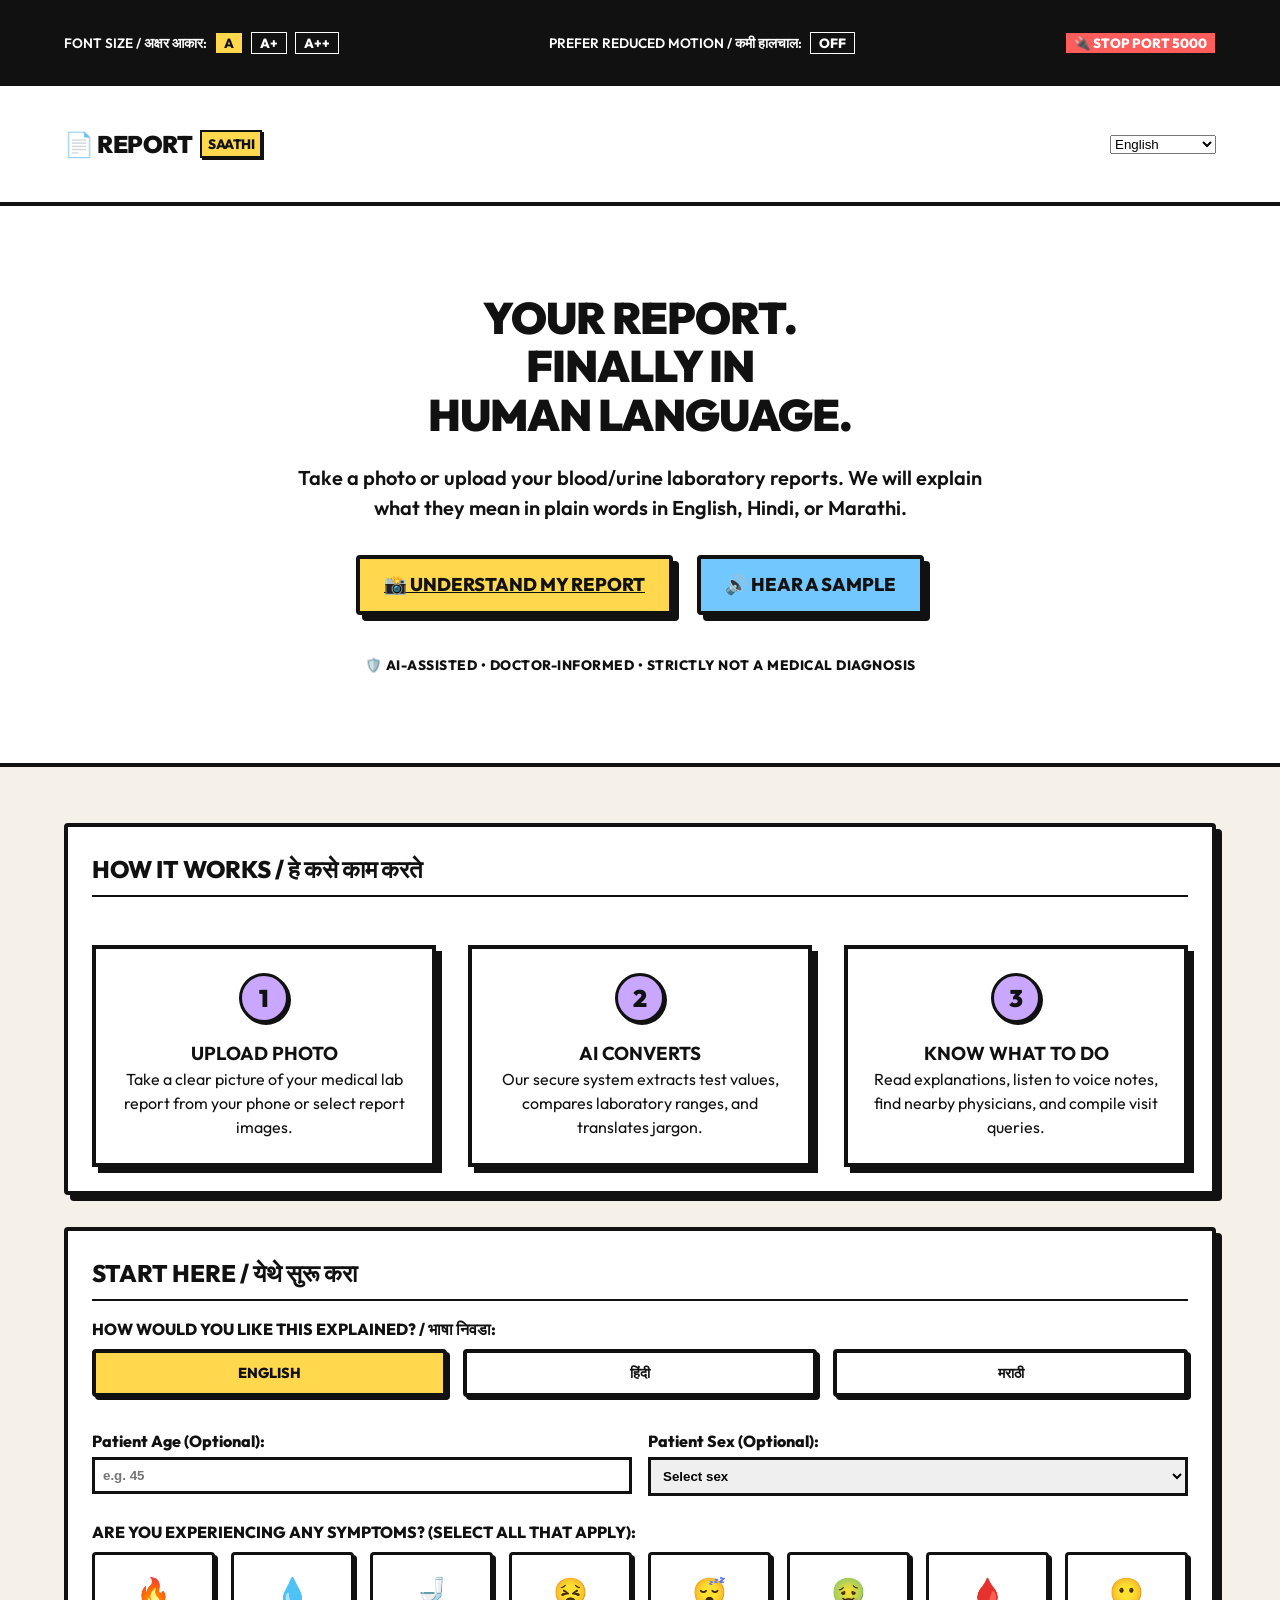
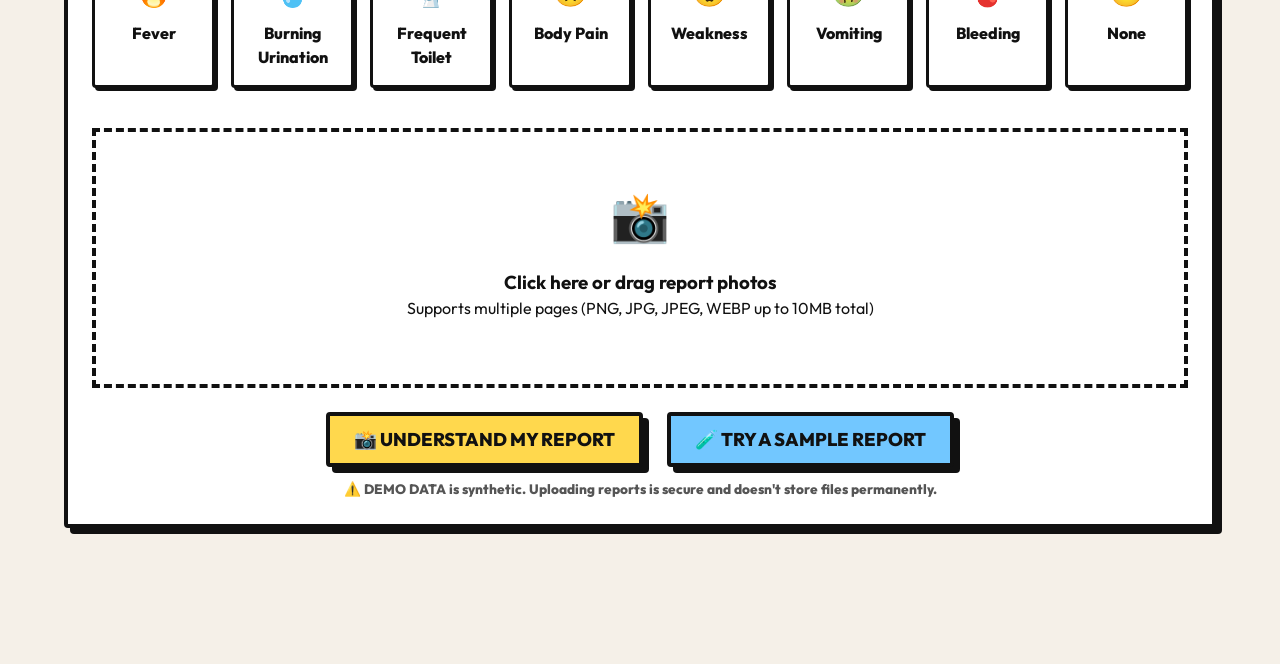
==== app/templates/index.html @ 1a50fe61 "Initial commit: Complete production-quality ReportSaathi implementation with AI Provider abstraction" ====
<!DOCTYPE html>
<html lang="en">
<head>
  <meta charset="UTF-8">
  <meta name="viewport" content="width=device-width, initial-scale=1.0">
  <meta name="description" content="ReportSaathi translates complex laboratory medical reports into simple everyday language. English, Hindi, and Marathi spoken explanations.">
  <title>ReportSaathi - Your Medical Report in Human Language</title>
  <link rel="stylesheet" href="/app/static/css/main.css">
</head>
<body>

  <!-- Accessibility Font Scale Bar -->
  <div class="accessibility-bar" role="region" aria-label="Accessibility settings">
    <div class="container acc-container">
      <div class="acc-group">
        <span>FONT SIZE / अक्षर आकार:</span>
        <button id="font-btn-normal" class="acc-btn active" onclick="setAccessibilityFont('normal')" aria-label="Standard Font Size">A</button>
        <button id="font-btn-large" class="acc-btn" onclick="setAccessibilityFont('large')" aria-label="Large Font Size">A+</button>
        <button id="font-btn-xlarge" class="acc-btn" onclick="setAccessibilityFont('xlarge')" aria-label="Extra Large Font Size">A++</button>
      </div>
      <div class="acc-group">
        <span>PREFER REDUCED MOTION / कमी हालचाल:</span>
        <button id="motion-btn" class="acc-btn" onclick="toggleReducedMotion()" aria-label="Toggle Reduced Motion">OFF</button>
      </div>
      <div class="acc-group">
        <button onclick="shutdownLocalServer()" class="acc-btn" style="background-color:var(--red); color:white; border-color:var(--black); font-weight:800;" aria-label="Stop Local Server Port 5000">🔌 STOP PORT 5000</button>
      </div>
    </div>
  </div>

  <!-- Header Navigation -->
  <header>
    <div class="container nav-container">
      <a href="/" class="logo" id="main-logo" aria-label="ReportSaathi Home">
        📄 REPORT <span class="logo-badge">SAATHI</span>
      </a>
      <div class="nav-actions">
        <!-- Language selector dropdown inside header -->
        <select id="header-lang-selector" onchange="changeGlobalLanguage(this.value)" aria-label="Select explanation language">
          <option value="english">English</option>
          <option value="hindi">हिंदी (Hindi)</option>
          <option value="marathi">मराठी (Marathi)</option>
        </select>
      </div>
    </div>
  </header>

  <!-- Hero Section -->
  <section class="hero" id="hero-section">
    <div class="container">
      <h1>YOUR REPORT.<br>FINALLY IN<br>HUMAN LANGUAGE.</h1>
      <p class="hero-subtitle">
        Take a photo or upload your blood/urine laboratory reports. We will explain what they mean in plain words in English, Hindi, or Marathi.
      </p>
      <div class="hero-ctas">
        <a href="#input-section" class="btn btn-yellow">📸 UNDERSTAND MY REPORT</a>
        <button class="btn btn-blue" onclick="playDemoVoice()">🔊 HEAR A SAMPLE</button>
      </div>
      <div class="trust-line">
        🛡️ AI-assisted • Doctor-informed • Strictly not a medical diagnosis
      </div>
    </div>
  </section>

  <!-- Main Container -->
  <main class="container">

    <!-- Landing Page Story Grid -->
    <section class="card" id="story-section">
      <div class="card-title">HOW IT WORKS / हे कसे काम करते</div>
      <div class="flow-steps">
        <div class="step-card">
          <div class="step-num">1</div>
          <h3>UPLOAD PHOTO</h3>
          <p>Take a clear picture of your medical lab report from your phone or select report images.</p>
        </div>
        <div class="step-card">
          <div class="step-num">2</div>
          <h3>AI CONVERTS</h3>
          <p>Our secure system extracts test values, compares laboratory ranges, and translates jargon.</p>
        </div>
        <div class="step-card">
          <div class="step-num">3</div>
          <h3>KNOW WHAT TO DO</h3>
          <p>Read explanations, listen to voice notes, find nearby physicians, and compile visit queries.</p>
        </div>
      </div>
    </section>

    <!-- User Input Panel Section -->
    <section class="card" id="input-section">
      <div class="card-title">START HERE / येथे सुरू करा</div>

      <!-- Language selector buttons -->
      <label class="sheet-title-small" style="display:block; margin-bottom: 0.5rem;">How would you like this explained? / भाषा निवडा:</label>
      <div class="lang-selector">
        <button type="button" class="btn btn-sm btn-lang" id="lang-english" onclick="selectLanguage('english')">English</button>
        <button type="button" class="btn btn-sm btn-lang" id="lang-hindi" onclick="selectLanguage('hindi')">हिंदी</button>
        <button type="button" class="btn btn-sm btn-lang" id="lang-marathi" onclick="selectLanguage('marathi')">मराठी</button>
      </div>

      <!-- Optional Demographic Context -->
      <div class="flow-steps" style="grid-template-columns: repeat(auto-fit, minmax(200px, 1fr)); gap: 1rem; margin-top:0; margin-bottom: 1.5rem;">
        <div>
          <label for="patient-age" style="font-weight: 800; display:block; margin-bottom:0.25rem;">Patient Age (Optional):</label>
          <input type="number" id="patient-age" min="1" max="120" placeholder="e.g. 45" style="width:100%; border:3px solid var(--black); padding:0.5rem; font-weight:800;">
        </div>
        <div>
          <label for="patient-sex" style="font-weight: 800; display:block; margin-bottom:0.25rem;">Patient Sex (Optional):</label>
          <select id="patient-sex" style="width:100%; border:3px solid var(--black); padding:0.5rem; font-weight:800;">
            <option value="">Select sex</option>
            <option value="male">Male</option>
            <option value="female">Female</option>
            <option value="other">Other</option>
          </select>
        </div>
      </div>

      <!-- Symptoms Checkboxes -->
      <label class="sheet-title-small" style="display:block; margin-bottom:0.5rem;">Are you experiencing any symptoms? (Select all that apply):</label>
      <div class="symptom-grid" id="symptoms-container">
        <div class="symptom-card" data-symptom="Fever" onclick="toggleSymptom(this)">
          <span class="symptom-icon">🔥</span> Fever
        </div>
        <div class="symptom-card" data-symptom="Burning while urinating" onclick="toggleSymptom(this)">
          <span class="symptom-icon">💧</span> Burning Urination
        </div>
        <div class="symptom-card" data-symptom="Frequent urination" onclick="toggleSymptom(this)">
          <span class="symptom-icon">🚽</span> Frequent Toilet
        </div>
        <div class="symptom-card" data-symptom="Pain" onclick="toggleSymptom(this)">
          <span class="symptom-icon">😣</span> Body Pain
        </div>
        <div class="symptom-card" data-symptom="Weakness" onclick="toggleSymptom(this)">
          <span class="symptom-icon">😴</span> Weakness
        </div>
        <div class="symptom-card" data-symptom="Vomiting" onclick="toggleSymptom(this)">
          <span class="symptom-icon">🤢</span> Vomiting
        </div>
        <div class="symptom-card" data-symptom="Bleeding" onclick="toggleSymptom(this)">
          <span class="symptom-icon">🩸</span> Bleeding
        </div>
        <div class="symptom-card" data-symptom="No symptoms" id="symptom-none" onclick="clearSymptoms(this)">
          <span class="symptom-icon">😶</span> None
        </div>
      </div>

      <!-- Interactive File Uploader -->
      <input type="file" id="report-file-input" multiple accept="image/png, image/jpeg, image/jpg, image/webp" style="display: none;" onchange="handleFileSelect(event)">
      <div class="upload-zone" id="drop-zone" onclick="document.getElementById('report-file-input').click()" ondragover="onDragOver(event)" ondragleave="onDragLeave(event)" ondrop="onDrop(event)" role="button" tabindex="0" aria-label="Upload report photos">
        <span class="upload-icon">📸</span>
        <h3>Click here or drag report photos</h3>
        <p>Supports multiple pages (PNG, JPG, JPEG, WEBP up to 10MB total)</p>
        <div id="file-preview-container" style="display:flex; gap: 0.5rem; margin-top: 1rem; flex-wrap: wrap;"></div>
      </div>

      <div class="hero-ctas" style="margin-bottom:0;">
        <button type="button" class="btn btn-yellow" id="analyze-btn" onclick="submitAnalysis()">📸 UNDERSTAND MY REPORT</button>
        <button type="button" class="btn btn-blue" id="demo-btn" onclick="submitDemoAnalysis()">🧪 TRY A SAMPLE REPORT</button>
      </div>
      <p style="text-align: center; margin-top: 0.75rem; font-weight: 800; font-size: 0.85rem; color: #555;">
        ⚠️ DEMO DATA is synthetic. Uploading reports is secure and doesn't store files permanently.
      </p>
    </section>

    <!-- Loading Screen Pipeline Overlay -->
    <div class="loading-overlay" id="loading-overlay" style="display:none;" aria-live="assertive">
      <div class="pipeline-list">
        <h2 style="margin-bottom:1.5rem; text-transform:uppercase;">⏳ READING REPORT...</h2>
        <li class="pipeline-item" id="pipe-1"><span class="status-bullet"></span> 📷 Checking report photos...</li>
        <li class="pipeline-item" id="pipe-2"><span class="status-bullet"></span> 🔎 Identifying test values...</li>
        <li class="pipeline-item" id="pipe-3"><span class="status-bullet"></span> 🧠 AI translation engine...</li>
        <li class="pipeline-item" id="pipe-4"><span class="status-bullet"></span> 🩺 Safety range check...</li>
        <li class="pipeline-item" id="pipe-5"><span class="status-bullet"></span> 📊 Finalizing explanation...</li>
      </div>
    </div>

    <!-- Error Alert Widget -->
    <div class="card btn-red" id="error-card" style="display:none; color:black;">
      <h3 style="text-transform: uppercase;">⚠️ Something went wrong</h3>
      <p id="error-message">Error details go here.</p>
    </div>

    <!-- Results Section Dashboard -->
    <div id="results-section" style="display:none;">

      <!-- Urgent / Warning screen (rendered dynamic if needed) -->
      <div class="emergency-screen" id="emergency-alert-box" style="display:none;">
        <h2>🚨 PLEASE GET MEDICAL HELP</h2>
        <p id="emergency-desc-text">Some findings in your report or severe symptoms require urgent professional clinical assessment.</p>
        <p style="font-weight: 900; text-decoration: underline;">Please contact your local emergency service or visit the nearest hospital emergency department.</p>
      </div>

      <!-- Giant Overall Status Banner -->
      <div class="status-banner" id="status-banner-box">
        <h2 id="overall-status-headline">🟢 MOST RESULTS LOOK WITHIN RANGE</h2>
        <p id="overall-status-notice">Nothing in the uploaded report obviously indicates an emergency based on the values read.</p>
      </div>

      <!-- Strict Medical Safety Disclaimer -->
      <div class="card" style="background-color:#fff3cd; border-color:#ffeeba; font-weight:800; font-size:0.95rem;">
        🛡️ MEDICAL SAFETY DISCLAIMER:<br>
        <span id="disclaimer-text">ReportSaathi provides educational information from the uploaded report. It does not replace a qualified healthcare professional. Do not start, stop, or modify prescription medicines.</span>
      </div>

      <!-- Main Dashboard Grid layout -->
      <div class="dashboard-grid">
        
        <!-- Left Column: Test Explanations and Tables -->
        <div>
          <!-- Storyboard / Summary Story View -->
          <div class="card">
            <div class="card-title">REPORT STORY / अहवाल कथा</div>
            <p style="font-weight:800; margin-bottom:1rem;" id="story-headline-txt">Loading storyboard...</p>
            <div class="story-panel" id="storyboard-panel">
              <!-- storyboard items loaded dynamically -->
            </div>
            
            <!-- Explain to parents toggle button -->
            <div style="margin-top:1.5rem; text-align: center;">
              <button class="btn btn-purple" id="parents-explain-btn" onclick="explainToParents()">👴 EXPLAIN THIS TO MY PARENTS</button>
            </div>
            <div id="parents-translation-box" class="card btn-yellow" style="display:none; margin-top:1rem; color:black;">
              <div class="card-title">👵 FOR PARENTS / पालकांसाठी</div>
              <p style="font-size:1.15rem; font-weight:800;" id="parents-translation-text"></p>
            </div>
          </div>

          <!-- Main Parameter Explanations (Cards/Table) -->
          <div class="card">
            <div class="card-title">EXTRACTED LAB TESTS / प्रयोगशाळा तपासणी</div>
            
            <!-- Standard Desktop Table -->
            <div class="table-container">
              <table>
                <thead>
                  <tr>
                    <th>Test Parameter</th>
                    <th>Your Result</th>
                    <th>Lab range</th>
                    <th>Status</th>
                    <th>Explanation & Audio</th>
                  </tr>
                </thead>
                <tbody id="tests-table-body">
                  <!-- table rows loaded dynamically -->
                </tbody>
              </table>
            </div>

            <!-- Mobile test cards (rendered instead of table on phone) -->
            <div class="mobile-test-list" id="tests-mobile-body">
              <!-- mobile test cards loaded dynamically -->
            </div>
          </div>

          <!-- Ask Your Report Conversational Box -->
          <div class="card">
            <div class="card-title">💬 ASK YOUR REPORT / शंका विचारा</div>
            <p style="margin-bottom: 1rem; font-weight:600;">Ask questions about your parsed values (e.g., "Why is hemoglobin done?").</p>
            
            <div class="chat-messages" id="chat-messages-container">
              <div class="chat-bubble chat-assistant">
                Hello! I can explain parameters from this report. Ask me anything.
              </div>
            </div>

            <div class="chat-input-wrapper">
              <input type="text" class="chat-input" id="chat-user-input" placeholder="Type question in English, Hindi, or Marathi..." onkeydown="if(event.key === 'Enter') sendChatMessage()">
              <button class="btn btn-sm btn-yellow" onclick="sendChatMessage()" aria-label="Send message">💬 SEND</button>
              <button class="btn btn-sm btn-blue" id="mic-chat-btn" onclick="triggerVoiceInput()" aria-label="Talk with voice">🎙️ SPEAK</button>
            </div>
          </div>
        </div>

        <!-- Right Column: Doctor finder, Action plan, Share card -->
        <div>
          <!-- What Should I Do Now panel -->
          <div class="card">
            <div class="card-title">🩺 ACTION PLAN / आता काय करावे</div>
            
            <div style="margin-bottom:1rem;">
              <span class="badge badge-normal">🟢 NOW / आता</span>
              <p style="margin-top:0.25rem; font-weight:800;" id="action-now-txt"></p>
            </div>

            <div style="margin-bottom:1rem;">
              <span class="badge badge-discuss">🔵 DOCTOR / डॉक्टर</span>
              <p style="margin-top:0.25rem; font-weight:800;" id="action-doctor-txt"></p>
            </div>

            <div style="margin-bottom:0.5rem;">
              <span class="badge badge-urgent">🔴 DON'T WAIT / थांबू नका</span>
              <p style="margin-top:0.25rem; font-weight:800;" id="action-urgent-txt"></p>
            </div>
          </div>

          <!-- Doctor Recommendations Panel -->
          <div class="card">
            <div class="card-title">👨‍⚕️ SUGGESTED SPECIALIST</div>
            <div style="background-color:var(--blue); border:3px solid var(--black); padding:1rem; font-weight:800; margin-bottom: 1rem;">
              🧑‍⚕️ Specialty: <span id="recommend-specialty-txt">General Physician</span>
            </div>
            <p id="recommend-reason-txt" style="font-weight:600;"></p>
          </div>

          <!-- Nearby Doctor Locator Map Widget -->
          <div class="card">
            <div class="card-title">📍 FIND CLINICS / दवाखाने शोधा</div>
            <p style="margin-bottom: 1rem; font-weight:600;">We can list verified physicians near you. Location is kept private.</p>
            
            <div id="location-query-box">
              <div class="hero-ctas" style="margin-bottom: 1rem; justify-content: start; gap:0.5rem;">
                <button class="btn btn-sm btn-green" onclick="requestLocationAccess()">🗺️ ALLOW LOCATION</button>
                <button class="btn btn-sm btn-blue" onclick="showManualLocationInput()">🏢 ENTER AREA MANUALLY</button>
              </div>
              <div id="manual-location-input" style="display:none; margin-bottom:1rem;">
                <label for="city-input-field" style="font-weight:800; display:block; margin-bottom:0.25rem;">Enter city name (e.g. Pune, Mumbai):</label>
                <div style="display:flex; gap:0.5rem;">
                  <input type="text" id="city-input-field" placeholder="e.g. Pune" style="border:3px solid var(--black); padding:0.4rem; font-weight:800; flex-grow:1;">
                  <button class="btn btn-sm btn-yellow" onclick="findDoctorsByCity()">FIND</button>
                </div>
              </div>
            </div>

            <!-- List of Doctors Loaded Here -->
            <div id="nearby-clinics-list" style="max-height: 350px; overflow-y:auto; display:flex; flex-direction:column; gap:1rem; margin-top:1rem;">
              <!-- clinics will populate dynamically -->
            </div>
          </div>

          <!-- Compare Reports Widget -->
          <div class="card">
            <div class="card-title">⚖️ COMPARE / तुलना करा</div>
            <p style="margin-bottom: 1rem; font-weight: 600;">Upload an older report to compare changes over time.</p>
            <input type="file" id="compare-file-input" accept="image/png, image/jpeg, image/jpg, image/webp" style="display:none;" onchange="handleCompareFileSelect(event)">
            <button class="btn btn-sm btn-purple" onclick="document.getElementById('compare-file-input').click()">📁 CHOOSE OLDER REPORT</button>
            
            <div id="compare-results-box" style="margin-top:1rem; display:none;">
              <!-- compare results load dynamically -->
            </div>
          </div>

          <!-- Doctor visit companion summary sheet -->
          <div class="card" style="padding:1rem;">
            <button class="btn btn-yellow" style="width:100%;" onclick="openConsultationSummary()">📝 PREPARE VISIT COMPANION</button>
          </div>
        </div>

      </div>

    </div>

    <!-- Consultation visit card dialog (Modal overlay) -->
    <div id="summary-modal" style="display:none; position:fixed; top:0; left:0; width:100vw; height:100vh; background-color:rgba(0,0,0,0.6); z-index:1000; justify-content:center; align-items:center; overflow-y:auto; padding:2rem;">
      <div style="max-width: 650px; width: 100%; background: white; border: var(--border-width) solid var(--black); box-shadow: var(--shadow-offset) var(--shadow-offset) 0px var(--black); padding: 1.5rem; position: relative;">
        <button onclick="closeConsultationSummary()" style="position:absolute; top: 10px; right: 10px; border:2px solid var(--black); background: var(--red); font-weight:800; cursor:pointer; padding:2px 8px;">X</button>
        
        <div class="visit-sheet" id="print-sheet-area">
          <div class="sheet-header">
            <h2>REPORTSAATHI CONSULTATION AID</h2>
            <p>Share this summary sheet directly with your doctor</p>
          </div>

          <div class="sheet-section">
            <div class="sheet-title-small">👤 Patient details:</div>
            <p><strong>Age:</strong> <span id="sheet-age">--</span> | <strong>Sex:</strong> <span id="sheet-sex">--</span></p>
            <p><strong>Report:</strong> <span id="sheet-report-type">--</span></p>
          </div>

          <div class="sheet-section">
            <div class="sheet-title-small">⚠️ Flagged Test Parameters:</div>
            <div id="sheet-flagged-tests-list">
              <!-- list of abnormal values -->
            </div>
          </div>

          <div class="sheet-section">
            <div class="sheet-title-small">🤒 Reported Symptoms:</div>
            <p id="sheet-symptoms-list">None</p>
          </div>

          <div class="sheet-section">
            <div class="sheet-title-small">❓ Suggested Questions to ask:</div>
            <ul id="sheet-questions-list" style="padding-left:1.25rem;">
              <!-- questions list -->
            </ul>
          </div>

          <div class="sheet-section" style="border-bottom:none;">
            <div class="sheet-title-small">✏️ Custom Patient Notes:</div>
            <textarea id="sheet-user-notes" placeholder="Write any specific notes or questions you want to ask..." style="width:100%; height:80px; border:2px solid var(--black); padding:0.5rem; font-family:inherit;"></textarea>
          </div>

          <div style="font-size:0.75rem; text-align:center; color:#555; border-top:1px solid #ddd; padding-top:0.5rem; margin-top:1rem;">
            *Prepared securely via ReportSaathi. This is a communication companion tool.
          </div>
        </div>

        <div style="display:flex; gap:1rem; margin-top:1rem; justify-content:end;">
          <button class="btn btn-sm btn-green" onclick="window.print()">🖨️ PRINT SUMMARY</button>
          <button class="btn btn-sm btn-red" onclick="closeConsultationSummary()">CLOSE</button>
        </div>
      </div>
    </div>

  </main>

  <!-- PWA Install Prompt Banner -->
  <div id="pwa-install-banner" class="card btn-purple" style="display:none; position:fixed; bottom:15px; left:15px; right:15px; z-index:999; margin:0; flex-direction:row; justify-content:space-between; align-items:center; color:black;">
    <div>
      <strong>✨ Install ReportSaathi!</strong>
      <p style="font-size:0.9rem;">Add to Home Screen for fast, offline accessibility.</p>
    </div>
    <div style="display:flex; gap:0.5rem;">
      <button class="btn btn-sm btn-yellow" onclick="installPWA()">INSTALL</button>
      <button class="btn btn-sm" onclick="dismissPWAInstall()">NOT NOW</button>
    </div>
  </div>

  <script src="/app/static/js/theme.js"></script>
  <script src="/app/static/js/voice.js"></script>
  <script src="/app/static/js/location.js"></script>
  <script src="/app/static/js/api.js"></script>
  <script src="/app/static/js/app.js"></script>

  <!-- Service Worker registration for PWA -->
  <script>
    if ('serviceWorker' in navigator) {
      window.addEventListener('load', () => {
        navigator.serviceWorker.register('/app/static/sw.js')
          .then(reg => console.log('Service Worker Registered!'))
          .catch(err => console.log('Service Worker Registration Failed:', err));
      });
    }
  </script>
</body>
</html>
---- app/static/css/main.css ----
@import url('https://fonts.googleapis.com/css2?family=Outfit:wght@400;600;800;900&display=swap');

/* Color Variables & Base Styles */
:root {
  --bg-color: #F5F0E8;
  --black: #111111;
  --yellow: #FFD84D;
  --green: #79E66B;
  --red: #FF5C5C;
  --blue: #72C7FF;
  --purple: #C9A7FF;
  --orange: #FF9F43;
  --border-width: 4px;
  --border-radius: 4px;
  --shadow-offset: 6px;
  
  /* Font size variables that can be modified via body classes */
  --font-base: 1rem;
  --font-h1: 2.75rem;
  --font-h2: 2rem;
  --font-h3: 1.5rem;
  --font-btn: 1.15rem;
}

/* Accessibility Font Size Scales */
body.font-large {
  --font-base: 1.25rem;
  --font-h1: 3.25rem;
  --font-h2: 2.35rem;
  --font-h3: 1.8rem;
  --font-btn: 1.35rem;
}

body.font-xlarge {
  --font-base: 1.45rem;
  --font-h1: 3.75rem;
  --font-h2: 2.75rem;
  --font-h3: 2.1rem;
  --font-btn: 1.55rem;
}

* {
  box-sizing: border-box;
  margin: 0;
  padding: 0;
}

body {
  background-color: var(--bg-color);
  color: var(--black);
  font-family: 'Outfit', sans-serif;
  font-size: var(--font-base);
  line-height: 1.5;
  padding-bottom: 5rem;
  overflow-x: hidden;
}

/* Accessibility Focus Indicator */
a:focus, button:focus, input:focus, select:focus, textarea:focus {
  outline: 4px dashed var(--purple);
  outline-offset: 4px;
}

/* Container */
.container {
  width: 90%;
  max-width: 1200px;
  margin: 0 auto;
  padding: 1.5rem 0;
}

/* Header & Navigation Bar */
header {
  border-bottom: var(--border-width) solid var(--black);
  background-color: #ffffff;
  padding: 1rem 0;
  position: sticky;
  top: 0;
  z-index: 100;
}

.nav-container {
  display: flex;
  justify-content: space-between;
  align-items: center;
}

.logo {
  display: flex;
  align-items: center;
  gap: 0.5rem;
  font-size: 1.5rem;
  font-weight: 900;
  text-decoration: none;
  color: var(--black);
  text-transform: uppercase;
  letter-spacing: -0.5px;
}

.logo-badge {
  background-color: var(--yellow);
  border: 2px solid var(--black);
  padding: 2px 6px;
  font-size: 0.85rem;
  font-weight: 800;
  box-shadow: 2px 2px 0px var(--black);
}

.nav-actions {
  display: flex;
  gap: 0.75rem;
  align-items: center;
}

/* Neo-Brutalist Buttons */
.btn {
  font-family: 'Outfit', sans-serif;
  font-size: var(--font-btn);
  font-weight: 800;
  text-transform: uppercase;
  color: var(--black);
  background-color: #ffffff;
  border: var(--border-width) solid var(--black);
  border-radius: var(--border-radius);
  padding: 0.75rem 1.5rem;
  cursor: pointer;
  display: inline-flex;
  align-items: center;
  justify-content: center;
  gap: 0.5rem;
  box-shadow: var(--shadow-offset) var(--shadow-offset) 0px var(--black);
  transition: transform 0.1s ease, box-shadow 0.1s ease;
  user-select: none;
  min-height: 48px; /* accessibility touch target */
}

.btn:active {
  transform: translate(3px, 3px);
  box-shadow: calc(var(--shadow-offset) - 3px) calc(var(--shadow-offset) - 3px) 0px var(--black);
}

.btn-yellow { background-color: var(--yellow); }
.btn-green { background-color: var(--green); }
.btn-blue { background-color: var(--blue); }
.btn-purple { background-color: var(--purple); }
.btn-red { background-color: var(--red); }

.btn-sm {
  padding: 0.4rem 0.8rem;
  font-size: 0.9rem;
  box-shadow: 3px 3px 0px var(--black);
}

.btn-sm:active {
  transform: translate(2px, 2px);
  box-shadow: 1px 1px 0px var(--black);
}

/* Accessibility controls widget */
.accessibility-bar {
  background-color: var(--black);
  color: #ffffff;
  padding: 0.5rem 0;
  font-size: 0.85rem;
  font-weight: 600;
}

.acc-container {
  display: flex;
  justify-content: space-between;
  align-items: center;
}

.acc-group {
  display: flex;
  gap: 0.5rem;
  align-items: center;
}

.acc-btn {
  background: none;
  border: 1px solid #ffffff;
  color: #ffffff;
  padding: 2px 8px;
  cursor: pointer;
  font-family: inherit;
  font-weight: 800;
}

.acc-btn.active {
  background-color: var(--yellow);
  color: var(--black);
  border-color: var(--black);
}

/* Neo-Brutalist Chunky Cards */
.card {
  background-color: #ffffff;
  border: var(--border-width) solid var(--black);
  border-radius: var(--border-radius);
  padding: 1.5rem;
  margin-bottom: 2rem;
  box-shadow: var(--shadow-offset) var(--shadow-offset) 0px var(--black);
  position: relative;
}

.card-title {
  font-size: var(--font-h3);
  font-weight: 800;
  text-transform: uppercase;
  margin-bottom: 1rem;
  border-bottom: 2px solid var(--black);
  padding-bottom: 0.5rem;
  display: flex;
  justify-content: space-between;
  align-items: center;
}

/* Badges / Stickers */
.badge {
  display: inline-block;
  padding: 0.25rem 0.5rem;
  font-weight: 800;
  text-transform: uppercase;
  border: 2px solid var(--black);
  border-radius: var(--border-radius);
  font-size: 0.85rem;
  box-shadow: 2px 2px 0px var(--black);
}

.badge-normal { background-color: var(--green); }
.badge-attention { background-color: var(--yellow); }
.badge-discuss { background-color: var(--blue); }
.badge-urgent { background-color: var(--red); color: white; }

/* Hero Section */
.hero {
  text-align: center;
  padding: 4rem 0;
  border-bottom: var(--border-width) solid var(--black);
  background-color: #ffffff;
  margin-bottom: 2rem;
}

.hero h1 {
  font-size: var(--font-h1);
  font-weight: 900;
  text-transform: uppercase;
  line-height: 1.1;
  letter-spacing: -1px;
  margin-bottom: 1.5rem;
}

.hero-subtitle {
  font-size: 1.25rem;
  font-weight: 600;
  margin-bottom: 2rem;
  max-width: 700px;
  margin-left: auto;
  margin-right: auto;
}

.hero-ctas {
  display: flex;
  justify-content: center;
  gap: 1.5rem;
  margin-bottom: 2.5rem;
  flex-wrap: wrap;
}

.trust-line {
  font-weight: 800;
  text-transform: uppercase;
  letter-spacing: 0.5px;
  font-size: 0.85rem;
  display: flex;
  align-items: center;
  justify-content: center;
  gap: 0.5rem;
}

/* Landing Page Flow Steps */
.flow-steps {
  display: grid;
  grid-template-columns: repeat(auto-fit, minmax(280px, 1fr));
  gap: 2rem;
  margin-top: 3rem;
}

.step-card {
  background-color: #ffffff;
  border: var(--border-width) solid var(--black);
  padding: 1.5rem;
  box-shadow: var(--shadow-offset) var(--shadow-offset) 0px var(--black);
  text-align: center;
}

.step-num {
  width: 50px;
  height: 50px;
  border-radius: 50%;
  border: 3px solid var(--black);
  background-color: var(--purple);
  display: flex;
  align-items: center;
  justify-content: center;
  font-size: 1.5rem;
  font-weight: 900;
  margin: 0 auto 1rem auto;
  box-shadow: 2px 2px 0px var(--black);
}

/* Upload Interface Widget */
.upload-zone {
  border: 4px dashed var(--black);
  background-color: #ffffff;
  padding: 3rem 2rem;
  text-align: center;
  cursor: pointer;
  transition: background-color 0.2s;
  margin-bottom: 1.5rem;
  min-height: 250px;
  display: flex;
  flex-direction: column;
  justify-content: center;
  align-items: center;
}

.upload-zone.dragover {
  background-color: var(--purple);
}

.upload-icon {
  font-size: 3rem;
  margin-bottom: 1rem;
}

/* Language Selection Large Buttons */
.lang-selector {
  display: grid;
  grid-template-columns: repeat(auto-fit, minmax(130px, 1fr));
  gap: 1rem;
  margin-bottom: 2rem;
}

/* Symptom Selection Cards */
.symptom-grid {
  display: grid;
  grid-template-columns: repeat(auto-fill, minmax(120px, 1fr));
  gap: 1rem;
  margin-bottom: 2.5rem;
}

.symptom-card {
  border: 3px solid var(--black);
  background-color: #ffffff;
  padding: 1rem 0.5rem;
  text-align: center;
  cursor: pointer;
  font-weight: 800;
  border-radius: var(--border-radius);
  box-shadow: 3px 3px 0px var(--black);
  transition: transform 0.1s, background-color 0.1s;
  user-select: none;
}

.symptom-card.selected {
  background-color: var(--yellow);
  transform: translate(2px, 2px);
  box-shadow: 1px 1px 0px var(--black);
}

.symptom-icon {
  font-size: 1.75rem;
  display: block;
  margin-bottom: 0.5rem;
}

/* Loading Screen Process Pipeline */
.loading-overlay {
  position: fixed;
  top: 0;
  left: 0;
  width: 100vw;
  height: 100vh;
  background-color: rgba(245, 240, 232, 0.95);
  z-index: 1000;
  display: flex;
  justify-content: center;
  align-items: center;
  flex-direction: column;
}

.pipeline-list {
  list-style: none;
  width: 90%;
  max-width: 450px;
  background: white;
  border: var(--border-width) solid var(--black);
  box-shadow: var(--shadow-offset) var(--shadow-offset) 0px var(--black);
  padding: 2rem;
}

.pipeline-item {
  font-size: 1.25rem;
  font-weight: 800;
  margin-bottom: 1.25rem;
  display: flex;
  align-items: center;
  gap: 0.75rem;
  color: #888888;
}

.pipeline-item.active {
  color: var(--black);
}

.pipeline-item.active .status-bullet {
  background-color: var(--yellow);
  animation: pulse-glow 1s infinite alternate;
}

.pipeline-item.done {
  color: #888888;
  text-decoration: line-through;
}

.pipeline-item.done .status-bullet {
  background-color: var(--green);
}

.status-bullet {
  width: 18px;
  height: 18px;
  border-radius: 50%;
  border: 2px solid var(--black);
  background-color: #e0e0e0;
  display: inline-block;
  flex-shrink: 0;
}

@keyframes pulse-glow {
  0% { transform: scale(1); }
  100% { transform: scale(1.2); }
}

/* Dashboard Core Layout */
.dashboard-grid {
  display: grid;
  grid-template-columns: 2fr 1fr;
  gap: 2rem;
}

@media (max-width: 900px) {
  .dashboard-grid {
    grid-template-columns: 1fr;
  }
}

/* Overall Status Banner */
.status-banner {
  border: var(--border-width) solid var(--black);
  padding: 2rem;
  margin-bottom: 2rem;
  background-color: var(--green);
  box-shadow: var(--shadow-offset) var(--shadow-offset) 0px var(--black);
}

.status-banner.banner-attention { background-color: var(--yellow); }
.status-banner.banner-discuss { background-color: var(--blue); }
.status-banner.banner-urgent { background-color: var(--red); color: white; }

.status-banner h2 {
  font-size: var(--font-h2);
  font-weight: 900;
  margin-bottom: 0.75rem;
  text-transform: uppercase;
}

/* Dynamic Doctor visit sheet */
.visit-sheet {
  background-color: #ffffff;
  border: var(--border-width) solid var(--black);
  padding: 2.5rem;
  box-shadow: var(--shadow-offset) var(--shadow-offset) 0px var(--black);
  font-family: monospace;
}

.sheet-header {
  border-bottom: 4px double var(--black);
  padding-bottom: 1rem;
  margin-bottom: 1.5rem;
  text-align: center;
}

.sheet-section {
  margin-bottom: 1.5rem;
  border-bottom: 1px dashed var(--black);
  padding-bottom: 1rem;
}

.sheet-title-small {
  font-weight: 800;
  text-transform: uppercase;
  margin-bottom: 0.5rem;
}

/* Voice narrating soundwave animation */
.voice-wave {
  display: flex;
  align-items: flex-end;
  gap: 3px;
  height: 25px;
  margin-left: 0.5rem;
}

.wave-bar {
  width: 4px;
  background-color: var(--black);
  border-radius: 2px;
  animation: bounce-wave 0.5s ease infinite alternate;
}

.wave-bar:nth-child(2) { height: 15px; animation-delay: 0.1s; }
.wave-bar:nth-child(3) { height: 22px; animation-delay: 0.2s; }
.wave-bar:nth-child(4) { height: 8px; animation-delay: 0.05s; }
.wave-bar:nth-child(5) { height: 18px; animation-delay: 0.15s; }

@keyframes bounce-wave {
  0% { transform: scaleY(0.3); }
  100% { transform: scaleY(1); }
}

/* Storyboard cards */
.story-panel {
  display: flex;
  gap: 1.25rem;
  overflow-x: auto;
  padding-bottom: 1rem;
  scroll-snap-type: x mandatory;
}

.story-card {
  flex: 0 0 280px;
  scroll-snap-align: start;
  background: white;
  border: 3px solid var(--black);
  padding: 1.25rem;
  box-shadow: 4px 4px 0px var(--black);
}

.story-icon {
  font-size: 2.25rem;
  margin-bottom: 0.5rem;
}

/* Comparison module */
.compare-row {
  display: flex;
  justify-content: space-between;
  border-bottom: 2px solid var(--black);
  padding: 0.75rem 0;
  align-items: center;
}

/* Dialog Box Chat Module */
.chat-messages {
  max-height: 280px;
  overflow-y: auto;
  border: 3px solid var(--black);
  background-color: #fcfcfc;
  padding: 1rem;
  margin-bottom: 1rem;
}

.chat-bubble {
  padding: 0.75rem;
  margin-bottom: 0.75rem;
  border: 2px solid var(--black);
  max-width: 85%;
}

.chat-user {
  background-color: var(--purple);
  margin-left: auto;
  box-shadow: 2px 2px 0px var(--black);
}

.chat-assistant {
  background-color: #ffffff;
  margin-right: auto;
  box-shadow: 2px 2px 0px var(--black);
}

.chat-input-wrapper {
  display: flex;
  gap: 0.5rem;
}

.chat-input {
  flex-grow: 1;
  border: 3px solid var(--black);
  padding: 0.5rem 1rem;
  font-family: inherit;
  font-size: 1rem;
  font-weight: 600;
}

/* Accessible Table */
.table-container {
  overflow-x: auto;
  margin-bottom: 1.5rem;
  border: var(--border-width) solid var(--black);
}

table {
  width: 100%;
  border-collapse: collapse;
  text-align: left;
  background-color: #ffffff;
}

th, td {
  padding: 1rem;
  border-bottom: 2px solid var(--black);
  border-right: 2px solid var(--black);
}

th {
  background-color: var(--purple);
  font-weight: 800;
  text-transform: uppercase;
}

th:last-child, td:last-child {
  border-right: none;
}

tr:last-child td {
  border-bottom: none;
}

/* Mobile cards that replace table on smaller screens */
.mobile-test-list {
  display: none;
}

@media (max-width: 600px) {
  .table-container {
    display: none;
  }
  .mobile-test-list {
    display: block;
  }
}

.test-mobile-card {
  background-color: white;
  border: 3px solid var(--black);
  padding: 1rem;
  margin-bottom: 1rem;
  box-shadow: 4px 4px 0px var(--black);
}

.test-mobile-title {
  font-weight: 800;
  font-size: 1.15rem;
  margin-bottom: 0.5rem;
  display: flex;
  justify-content: space-between;
}

.test-mobile-row {
  display: flex;
  justify-content: space-between;
  margin-bottom: 0.25rem;
  font-size: 0.95rem;
}

/* Red Emergency Warning Screen styling */
.emergency-screen {
  background-color: var(--red);
  color: white;
  border: var(--border-width) solid var(--black);
  padding: 3rem 1.5rem;
  text-align: center;
  box-shadow: var(--shadow-offset) var(--shadow-offset) 0px var(--black);
  margin-bottom: 2rem;
}

.emergency-screen h2 {
  font-size: 2.5rem;
  text-transform: uppercase;
  margin-bottom: 1rem;
}

.emergency-screen p {
  font-size: 1.35rem;
  font-weight: 600;
  margin-bottom: 2rem;
}
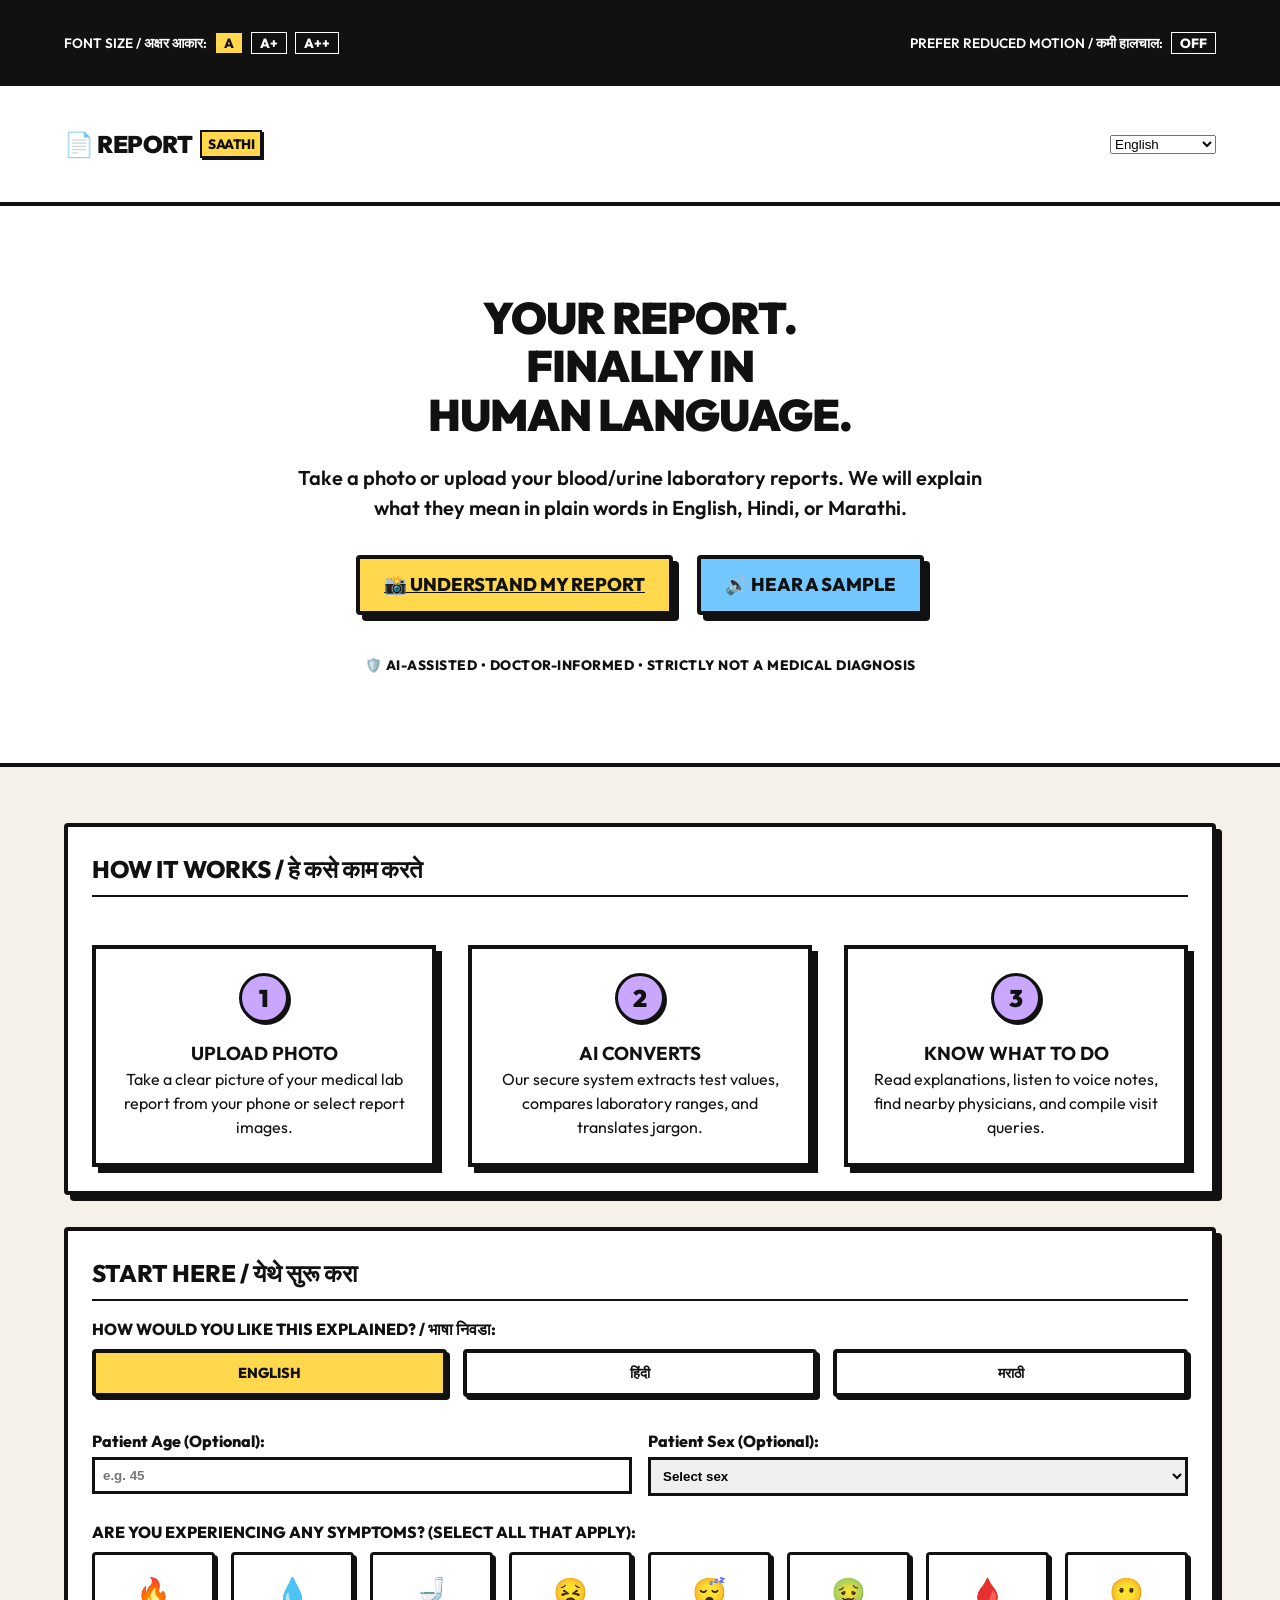
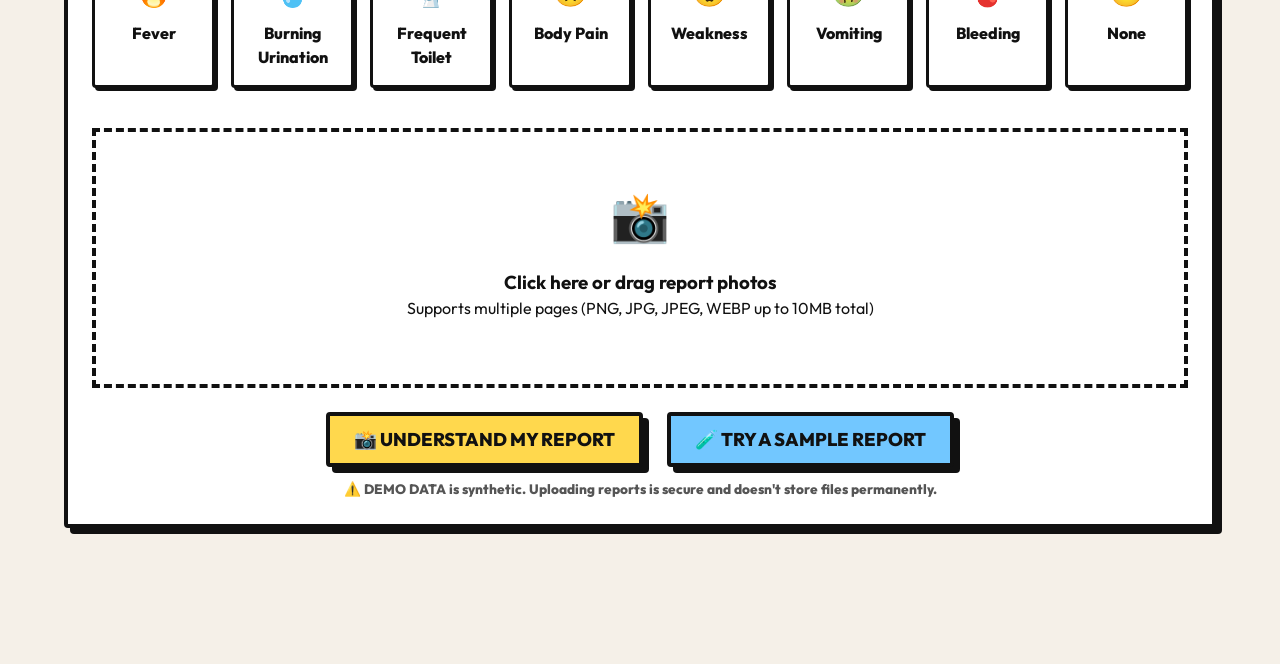
==== commit 3d6f0349: "Hide STOP PORT 5000 debug button in non-localhost production environments" ====
--- a/app/templates/index.html
+++ b/app/templates/index.html
@@ -22,7 +22,7 @@
         <span>PREFER REDUCED MOTION / कमी हालचाल:</span>
         <button id="motion-btn" class="acc-btn" onclick="toggleReducedMotion()" aria-label="Toggle Reduced Motion">OFF</button>
       </div>
-      <div class="acc-group">
+      <div class="acc-group" id="shutdown-btn-container">
         <button onclick="shutdownLocalServer()" class="acc-btn" style="background-color:var(--red); color:white; border-color:var(--black); font-weight:800;" aria-label="Stop Local Server Port 5000">🔌 STOP PORT 5000</button>
       </div>
     </div>
